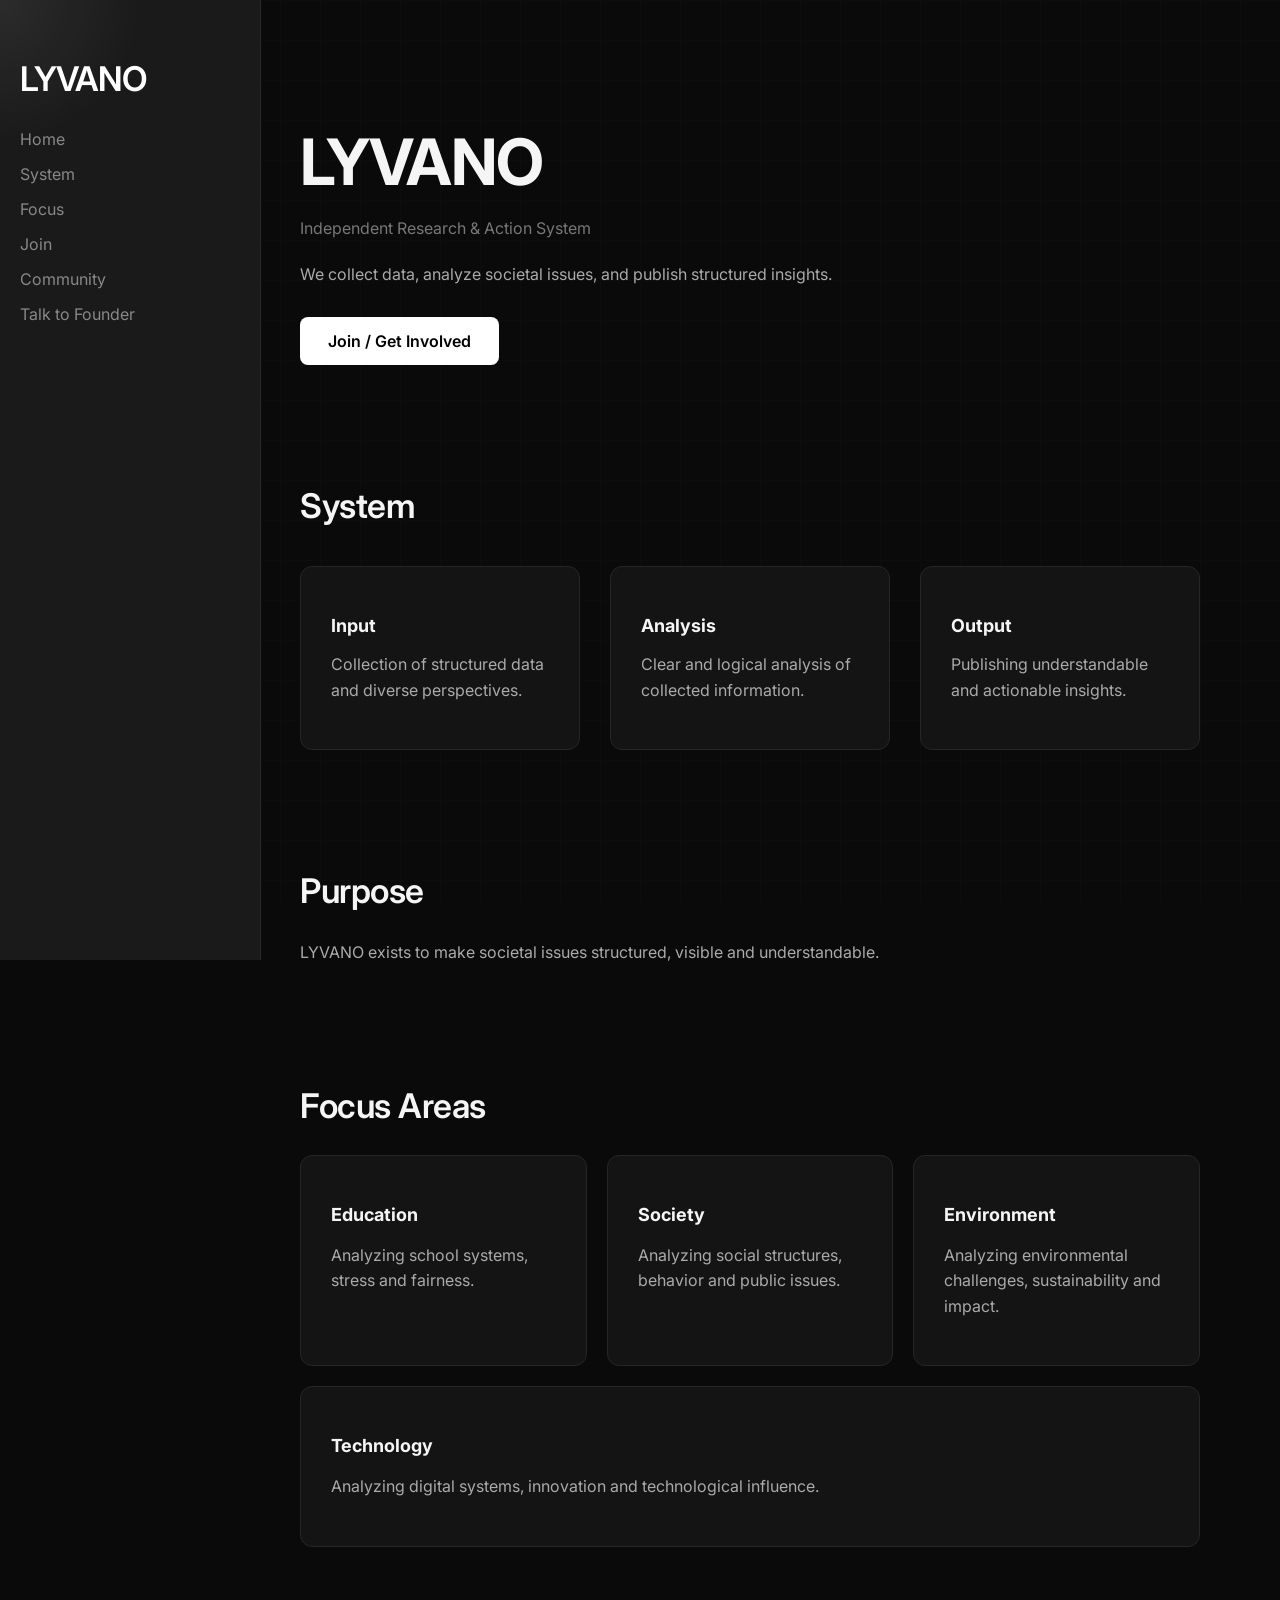
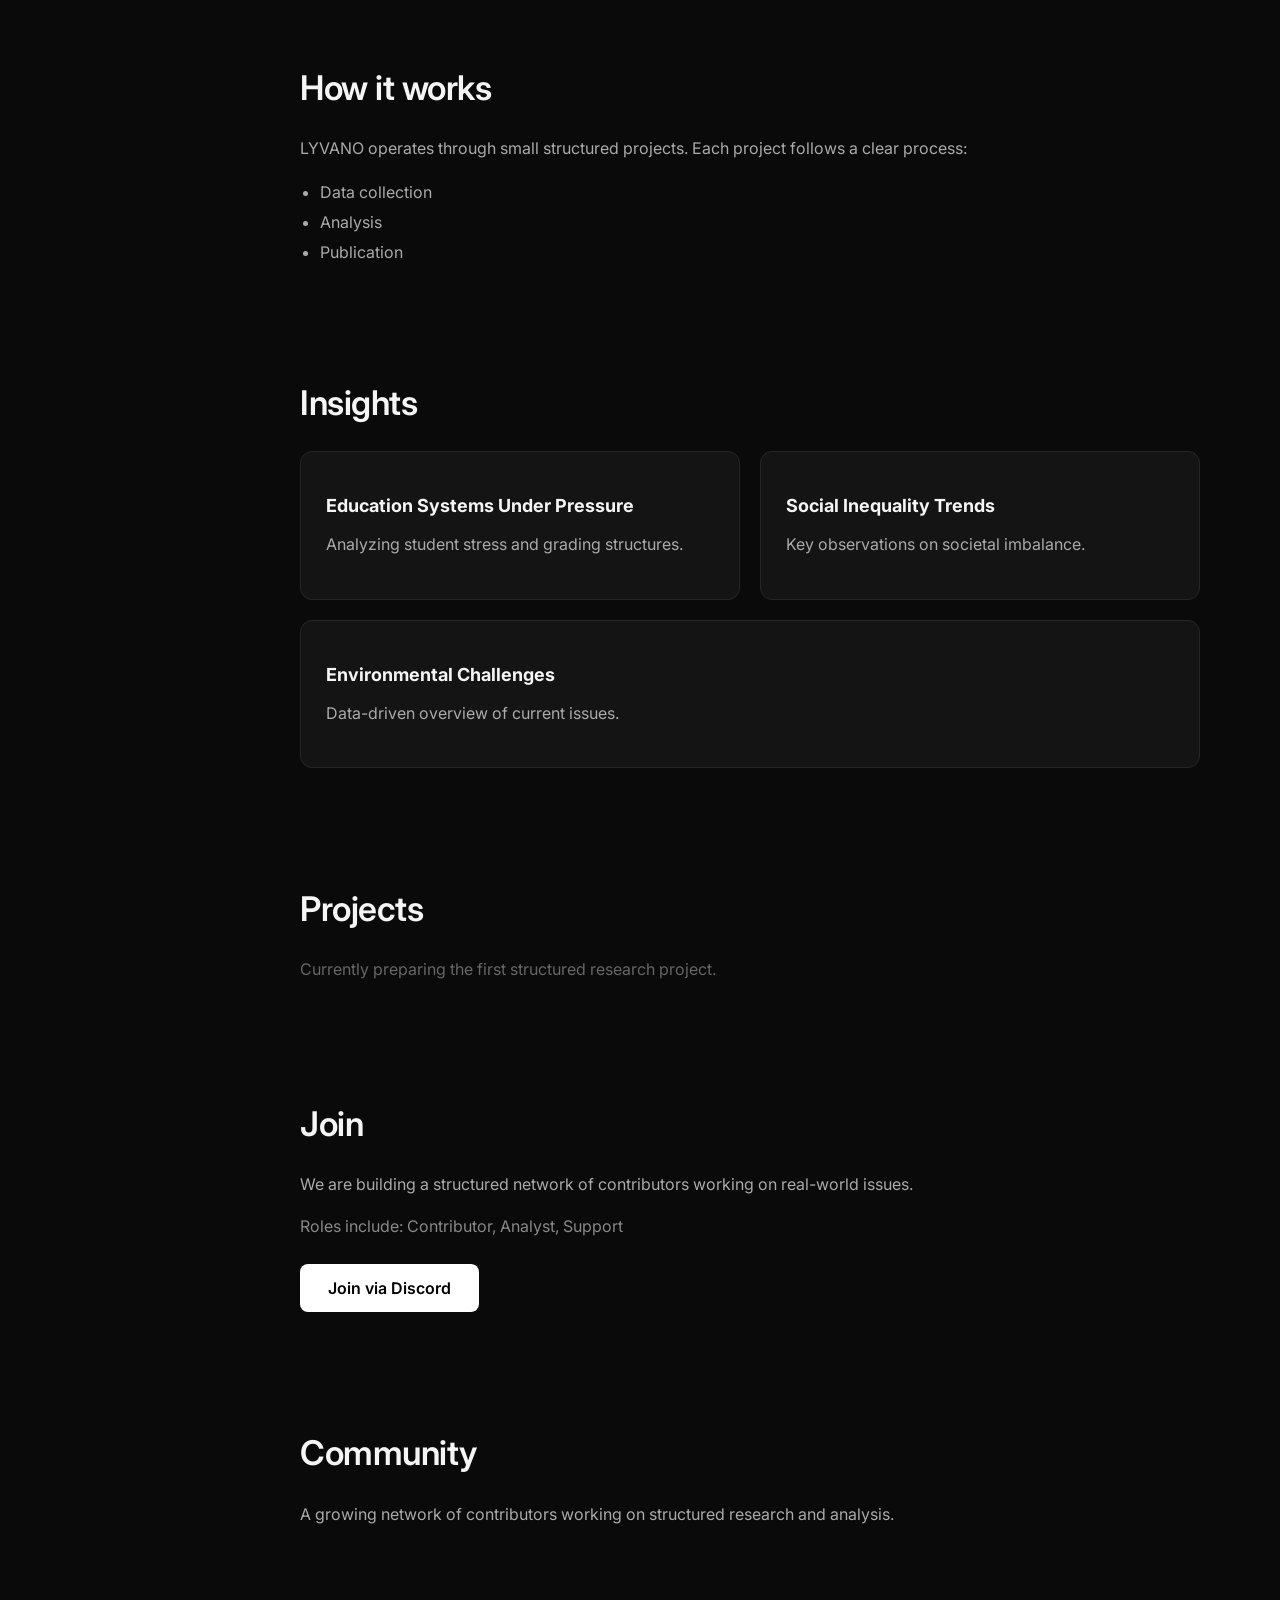
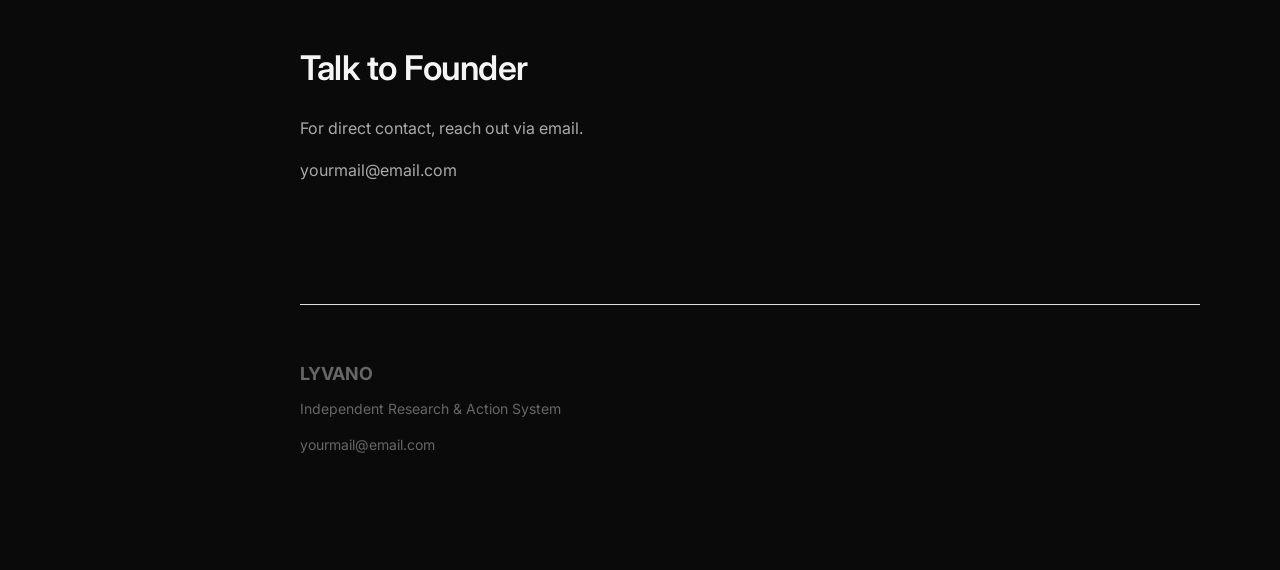
==== index.html @ 931a8ce2 "Add files via upload" ====
<!DOCTYPE html>
<html>

<head>
    <title>LYVANO</title>

    <link rel="stylesheet" href="style.css">
    <link href="https://fonts.googleapis.com/css2?family=Inter:wght@300;400;600;700&display=swap" rel="stylesheet">

<body>
    <div class="background-lines"></div>

    <div class="sidebar">
        <h2>LYVANO</h2>
<a href="#home">Home</a>
<a href="#system">System</a>
<a href="#focus">Focus</a>
<a href="#join">Join</a>
<a href="#community">Community</a>
<a href="#founder">Talk to Founder</a>
    </div>

    <div class="main">

        <section class="hero fade-in" id="home">
            <h1>LYVANO</h1>

            <p class="tagline">
                Independent Research & Action System
            </p>

            <p class="description">
                We collect data, analyze societal issues, and publish structured insights.
            </p>

            <a href="#" class="btn">Join / Get Involved</a>
        </section>

        <section class="system fade-in" id="system">
            <h2>System</h2>

            <div class="system-grid">

                <div class="card fade-in">
                    <h3>Input</h3>
                    <p>Collection of structured data and diverse perspectives.</p>
                </div>

                <div class="card fade-in">
                    <h3>Analysis</h3>
                    <p>Clear and logical analysis of collected information.</p>
                </div>

                <div class="card fade-in">
                    <h3>Output</h3>
                    <p>Publishing understandable and actionable insights.</p>
                </div>

            </div>
        </section>

        <section class="purpose fade-in" id="purpose">
            <h2>Purpose</h2>
            <p>
                LYVANO exists to make societal issues structured, visible and understandable.
            </p>
        </section>
        <section class="focus fade-in" id="focus">
        
            <h2>Focus Areas</h2>
        
            <div class="focus-grid">
        
                <div class="focus-card fade-in">
                    <h3>Education</h3>
                    <p>Analyzing school systems, stress and fairness.</p>
                </div>
        
                <div class="focus-card fade-in">
                    <h3>Society</h3>
                    <p>Analyzing social structures, behavior and public issues.</p>
                </div>
        
                <div class="focus-card fade-in">
                    <h3>Environment</h3>
                    <p>Analyzing environmental challenges, sustainability and impact.</p>

                </div>
        
                <div class="focus-card fade-in">
                    <h3>Technology</h3>
                    <p>Analyzing digital systems, innovation and technological influence.</p>
                </div>
        
            </div>
        
        </section>
        <section class="how fade-in" id="how">
        
            <h2>How it works</h2>
        
            <p>
                LYVANO operates through small structured projects.
                Each project follows a clear process:
            </p>
        
            <ul class="steps">
                <li>Data collection</li>
                <li>Analysis</li>
                <li>Publication</li>
            </ul>
        
        </section>
        <section class="news fade-in" id="news">
        
            <h2>Insights</h2>
        
            <div class="news-grid">
        
                <a href="article1.html" class="news-card fade-in">
                    <h3>Education Systems Under Pressure</h3>
                    <p>Analyzing student stress and grading structures.</p>
                </a>
        
                <a href="article2.html" class="news-card fade-in">
                    <h3>Social Inequality Trends</h3>
                    <p>Key observations on societal imbalance.</p>
                </a>
        
                <a href="article3.html" class="news-card fade-in">
                    <h3>Environmental Challenges</h3>
                    <p>Data-driven overview of current issues.</p>
                </a>
        
            </div>
        
        </section>
        <section class="projects fade-in" id="projects">
        
            <h2>Projects</h2>
        
            <p class="empty">
                Currently preparing the first structured research project.
            </p>
        
        </section>
        <section class="join fade-in" id="join">
        
            <h2>Join</h2>
        
            <p>
                We are building a structured network of contributors working on real-world issues.
            </p>
        
            <p class="roles">
                Roles include: Contributor, Analyst, Support
            </p>
        
            <a href="#" class="btn">Join via Discord</a>
        
        </section>
        <section class="community fade-in" id="community">
        
            <h2>Community</h2>
        
            <p>
                A growing network of contributors working on structured research and analysis.
            </p>
        
        </section>
        <section class="founder fade-in" id="founder">
        
            <h2>Talk to Founder</h2>
        
            <p>
                For direct contact, reach out via email.
            </p>
        
            <p>
                yourmail@email.com
            </p>
        
        </section>
<footer class="footer">

    <h3>LYVANO</h3>

    <p>Independent Research & Action System</p>

    <p class="mail">yourmail@email.com</p>

</footer>
    </div>
<script id="anim1">
    const elements = document.querySelectorAll('.fade-in');

    const observer = new IntersectionObserver(entries => {
        entries.forEach(entry => {
            if (entry.isIntersecting) {
                entry.target.classList.add('show');
            }
        });
    });

    elements.forEach(el => observer.observe(el));
</script>
<script>
    const glow = document.querySelector('.cursor-glow');

    document.addEventListener('mousemove', (e) => {
        glow.style.left = e.clientX + 'px';
        glow.style.top = e.clientY + 'px';
    });
</script>
<div class="cursor-glow"></div>
<script src="script.js"></script>
</body>

</html>
---- style.css ----
body {
    margin: 0;
    display: flex;
    font-family: 'Inter', sans-serif;
    background: #0a0a0a;
    color: #f5f5f5;
}

/* SIDEBAR */
.sidebar {
    width: 220px;
    height: 100vh;
    background: #1a1a1a;   /* heller + grau */
    color: white;
    padding: 30px 20px;
    position: fixed;
    top: 0;
    left: 0;
    border-right: 1px solid #2a2a2a;
}

.sidebar h2 {
    margin-bottom: 30px;
}

.sidebar a {
    display: block;
    margin-bottom: 15px;
    color: #888;
    text-decoration: none;
    transition: 0.2s;
}

.sidebar a {
    position: relative;
}

.sidebar a::before {
    content: "";
    position: absolute;
    left: -10px;
    top: 50%;
    width: 6px;
    height: 6px;
    background: white;
    border-radius: 50%;
    transform: translateY(-50%) scale(0);
    transition: 0.2s;
}

.sidebar a:hover::before {
    transform: translateY(-50%) scale(1);
}

.sidebar a:hover {
    color: white;
    padding-left: 8px;
    transition: all 0.25s ease;
}

/* MAIN */
.main {
    flex: 1;
    margin-left: 220px;
    padding: 60px 80px;
}

/* SECTIONS */
section {
    margin-bottom: 120px;
}

/* HERO */
.hero {
    max-width: 700px;
}

.hero h1 {
    font-size: 64px;
    font-weight: 700;
    letter-spacing: -1px;
    margin-bottom: 10px;
}

.tagline {
    color: #888;
    margin-bottom: 20px;
}

.description {
    margin-bottom: 30px;
    line-height: 1.6;
    color: #aaa;
}

/* BUTTON */
.btn {
    display: inline-block;
    padding: 14px 28px;
    background: white;
    color: black;
    text-decoration: none;
    border-radius: 8px;
    font-weight: 600;
    transition: all 0.2s ease;
}

.btn:hover {
    background: #eaeaea;
    transform: translateY(-3px);
    box-shadow: 0 10px 25px rgba(255,255,255,0.15);
}

/* SYSTEM */
.system h2 {
    margin-bottom: 40px;
}

.system-grid {
    display: flex;
    gap: 30px;
}

/* CARDS */
.card,
.focus-card {
    flex: 1;
    min-width: 200px;
    padding: 30px;
   background: #141414;
    border-radius: 12px;
    border: 1px solid #262626;
    transition: all 0.2s ease;
}

.card:hover,
.focus-card:hover,
.news-card:hover {
     transform: translateY(-6px);
    border-color: #444;
    box-shadow: 0 20px 40px rgba(0,0,0,0.6);
}

/* TEXT IN CARDS */
.card h3 {
    margin-bottom: 10px;
}

.card p {
    color: #aaa;
}

/* FOCUS */
.focus-grid {
    display: flex;
    gap: 20px;
    flex-wrap: wrap;
}

/* TEXT SECTIONS */
.community,
.founder,
.how,
.join {
    max-width: 700px;
}

/* HOW */
.steps {
    margin-top: 20px;
    padding-left: 20px;
}

.steps li {
    margin-bottom: 10px;
    color: #aaa;
}

/* PROJECTS */
.empty {
    color: #666;
    margin-top: 20px;
}

/* JOIN */
.roles {
    margin: 15px 0 25px;
    color: #888;
}

/* FOOTER (falls du ihn hinzufügst) */
.footer {
    margin-top: 120px;
    padding-top: 40px;
    border-top: 1px solid #1a1a1a;
    color: #666;
    font-size: 14px;
}

/* TYPO */
h2 {
    font-size: 34px;
    font-weight: 600;
    letter-spacing: -0.5px;
}

h3 {
    font-size: 18px;
}

/* SCROLL */
html {
    scroll-behavior: smooth;
}
.fade-in {
    opacity: 0;
    transform: translateY(20px);
    transition: all 0.6s ease;
}

.fade-in.show {
    opacity: 1;
    transform: translateY(0);
}
.cursor-glow {
    position: fixed;
    width: 300px;
    height: 300px;
    background: radial-gradient(circle, rgba(255,255,255,0.08), transparent 70%);
    pointer-events: none;
    transform: translate(-50%, -50%);
    z-index: 0;
}
.main {
    position: relative;
    z-index: 1;
}
.background-lines {
    position: fixed;
    width: 100%;
    height: 100%;
    background-image: linear-gradient(#1a1a1a 1px, transparent 1px),
                      linear-gradient(90deg, #1a1a1a 1px, transparent 1px);
    background-size: 40px 40px;
    z-index: 0;
    opacity: 0.3;
}
@keyframes moveGrid {
    0% {
        transform: translate(0, 0);
    }
    100% {
        transform: translate(40px, 40px);
    }
}

.background-lines {
    animation: moveGrid 20s linear infinite;
}
p {
    color: #aaa;
    line-height: 1.6;
}

.tagline {
    color: #777;
    font-weight: 400;
}
.footer {
    margin-top: 120px;
    padding: 40px 0;
    border-top: 1px solid #ddd;
}
.footer h3 {
    margin-bottom: 10px;
}
.footer p {
    color: #666;
}
.news {
    margin-top: 100px;
}
.news-grid {
    display: flex;
    gap: 20px;
    flex-wrap: wrap;
}
.news-card {
    flex: 1;
    min-width: 250px;
    padding: 25px;
    background: #141414;
    border: 1px solid #262626;
    border-radius: 12px;
    transition: all 0.2s ease;
}

.news-card h3 {
    margin-bottom: 10px;
}
.card,
.focus-card,
.news-card,
.btn {
    transition: all 0.25s ease;
}
.card:hover h3,
.focus-card:hover h3,
.news-card:hover h3 {
    color: white;
}
.article {
    max-width: 700px;
}

.article h1 {
    font-size: 42px;
    margin-bottom: 10px;
}

.meta {
    color: #777;
    margin-bottom: 30px;
}

.article p {
    margin-bottom: 20px;
    line-height: 1.7;
}
.news-card {
    flex: 1;
    min-width: 250px;
    padding: 25px;
    background: #141414;
    border: 1px solid #262626;
    border-radius: 12px;
    text-decoration: none;
    color: inherit;
    transition: all 0.25s ease;
}
.news-card:hover {
    transform: translateY(-6px);
    border-color: #444;
    box-shadow: 0 20px 40px rgba(0,0,0,0.6);
}
.focus-card:hover {
    transform: translateY(-6px);
    border-color: #444;
    box-shadow: 0 20px 40px rgba(0,0,0,0.6);
}
.card:hover {
    transform: translateY(-6px);
    border-color: #444;
    box-shadow: 0 20px 40px rgba(0,0,0,0.6);
}
.article {
    max-width: 700px;
}
.article h1 {
    font-size: 42px;
    margin-bottom: 10px;
}
.meta {
    color: #777;
    font-size: 14px;
    margin-bottom: 20px;
}
.lead {
    font-size: 20px;
    color: #ccc;
    margin-bottom: 20px;
}
.article p {
    line-height: 1.7;
    margin-bottom: 20px;
}
hr {
    border: none;
    border-top: 1px solid #222;
    margin: 30px 0;
}
.back-btn {
    display: inline-block;
    margin-bottom: 30px;
    color: #888;
    text-decoration: none;
    font-size: 14px;
    transition: 0.2s;
}

.back-btn:hover {
    color: white;
    padding-left: 5px;
}
.highlight {
    margin: 25px 0;
    padding: 20px;
    background: #111;
    border-left: 3px solid white;
    color: #ccc;
    font-style: italic;
}
blockquote {
    margin: 30px 0;
    padding-left: 20px;
    border-left: 2px solid #444;
    color: #aaa;
    font-style: italic;
}
.article h2 {
    margin-top: 40px;
    margin-bottom: 10px;
    font-size: 22px;
}
.author-box {
    margin-top: 60px;
    padding-top: 20px;
    border-top: 1px solid #222;
}

.author-info p {
    color: #888;
    font-size: 14px;
}
.related {
    margin-top: 60px;
}
.related-grid {
    display: flex;
    gap: 15px;
}
.related-card {
    flex: 1;
    padding: 15px;
    background: #141414;
    border: 1px solid #262626;
    border-radius: 8px;
    text-decoration: none;
    color: #ccc;
    transition: 0.2s;
}
.related-card:hover {
    transform: translateY(-4px);
    border-color: #444;
}
.category {
    display: inline-block;
    font-size: 12px;
    color: #aaa;
    background: #111;
    padding: 5px 10px;
    border-radius: 6px;
    margin-bottom: 10px;
}
body {
    opacity: 1;
    transition: opacity 0.6s ease;
}

body.loaded {
    opacity: 1;
}
.main {
    opacity: 1;   /* war 0 */
    transform: translateY(10px);
    transition: all 0.6s ease;
}

body.loaded .main {
    transform: translateY(0);
}
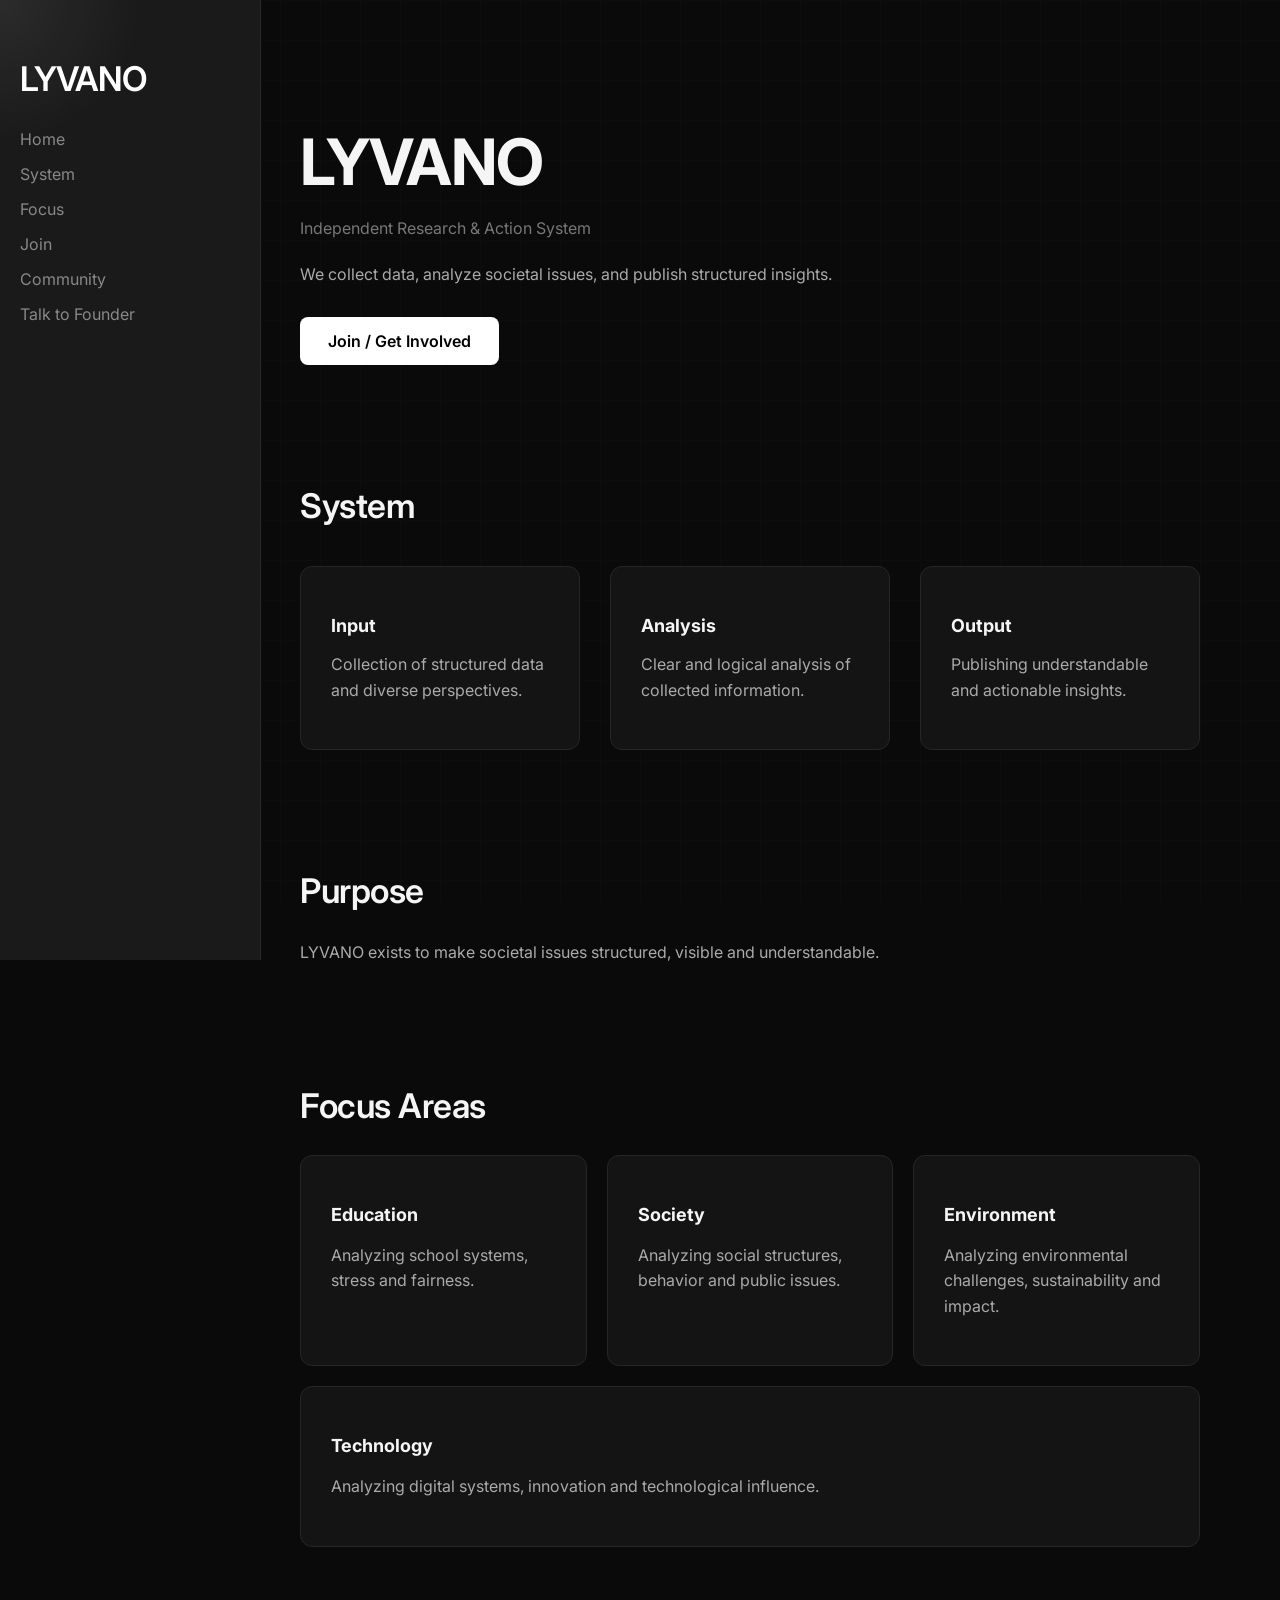
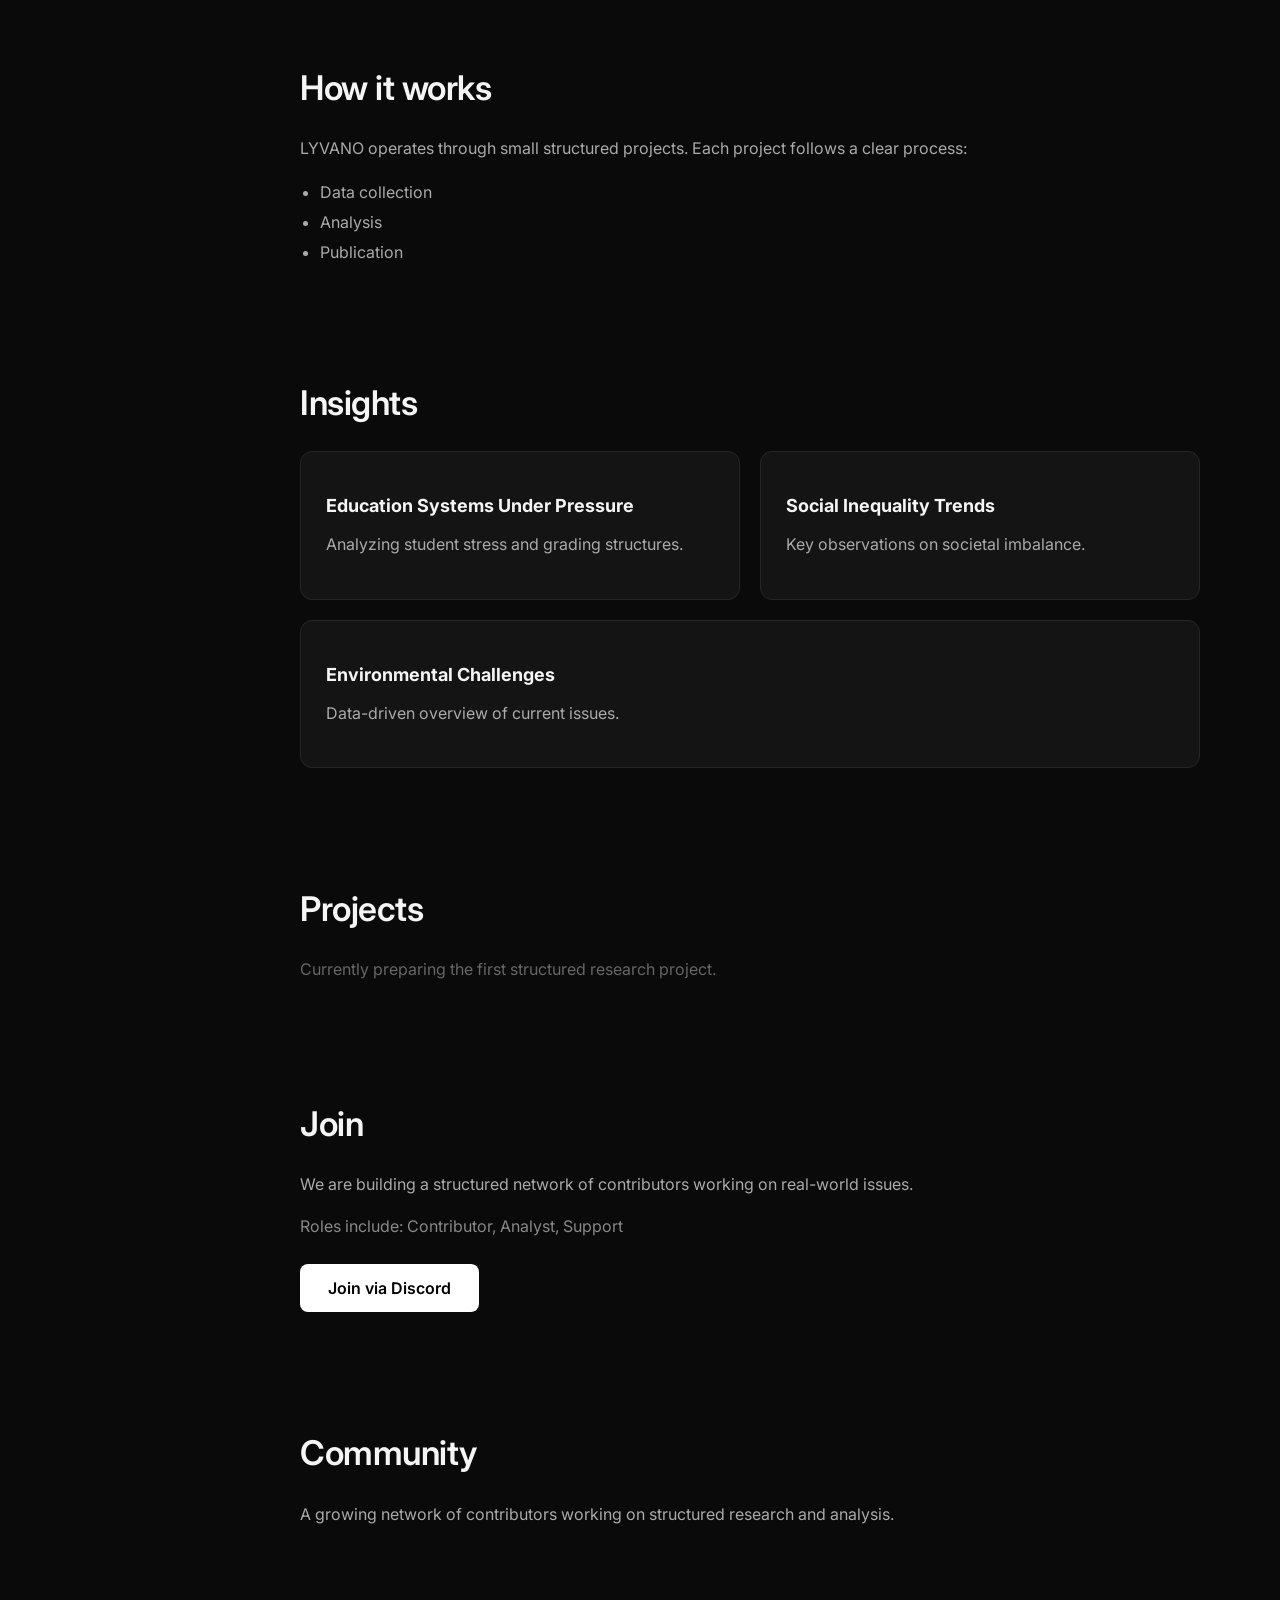
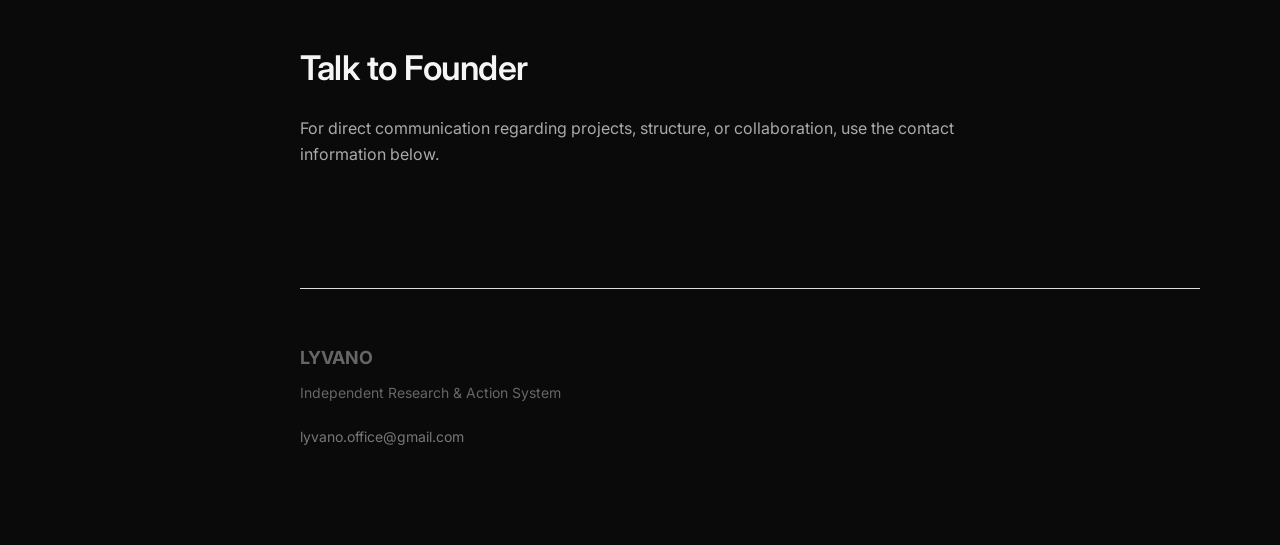
==== commit 19648126: "Add files via upload" ====
--- a/index.html
+++ b/index.html
@@ -173,11 +173,8 @@
             <h2>Talk to Founder</h2>
         
             <p>
-                For direct contact, reach out via email.
-            </p>
-        
-            <p>
-                yourmail@email.com
+                For direct communication regarding projects, structure,
+                or collaboration, use the contact information below.
             </p>
         
         </section>
@@ -187,7 +184,9 @@
 
     <p>Independent Research & Action System</p>
 
-    <p class="mail">yourmail@email.com</p>
+    <a href="mailto:lyvano.office@gmail.com" class="mail">
+        lyvano.office@gmail.com
+    </a>
 
 </footer>
     </div>
--- a/style.css
+++ b/style.css
@@ -468,4 +468,15 @@
 
 body.loaded .main {
     transform: translateY(0);
-}    +}  
+.mail {
+    display: inline-block;
+    margin-top: 10px;
+    color: #777;
+    text-decoration: none;
+    transition: 0.2s;
+}
+
+.mail:hover {
+    color: white;
+}  
